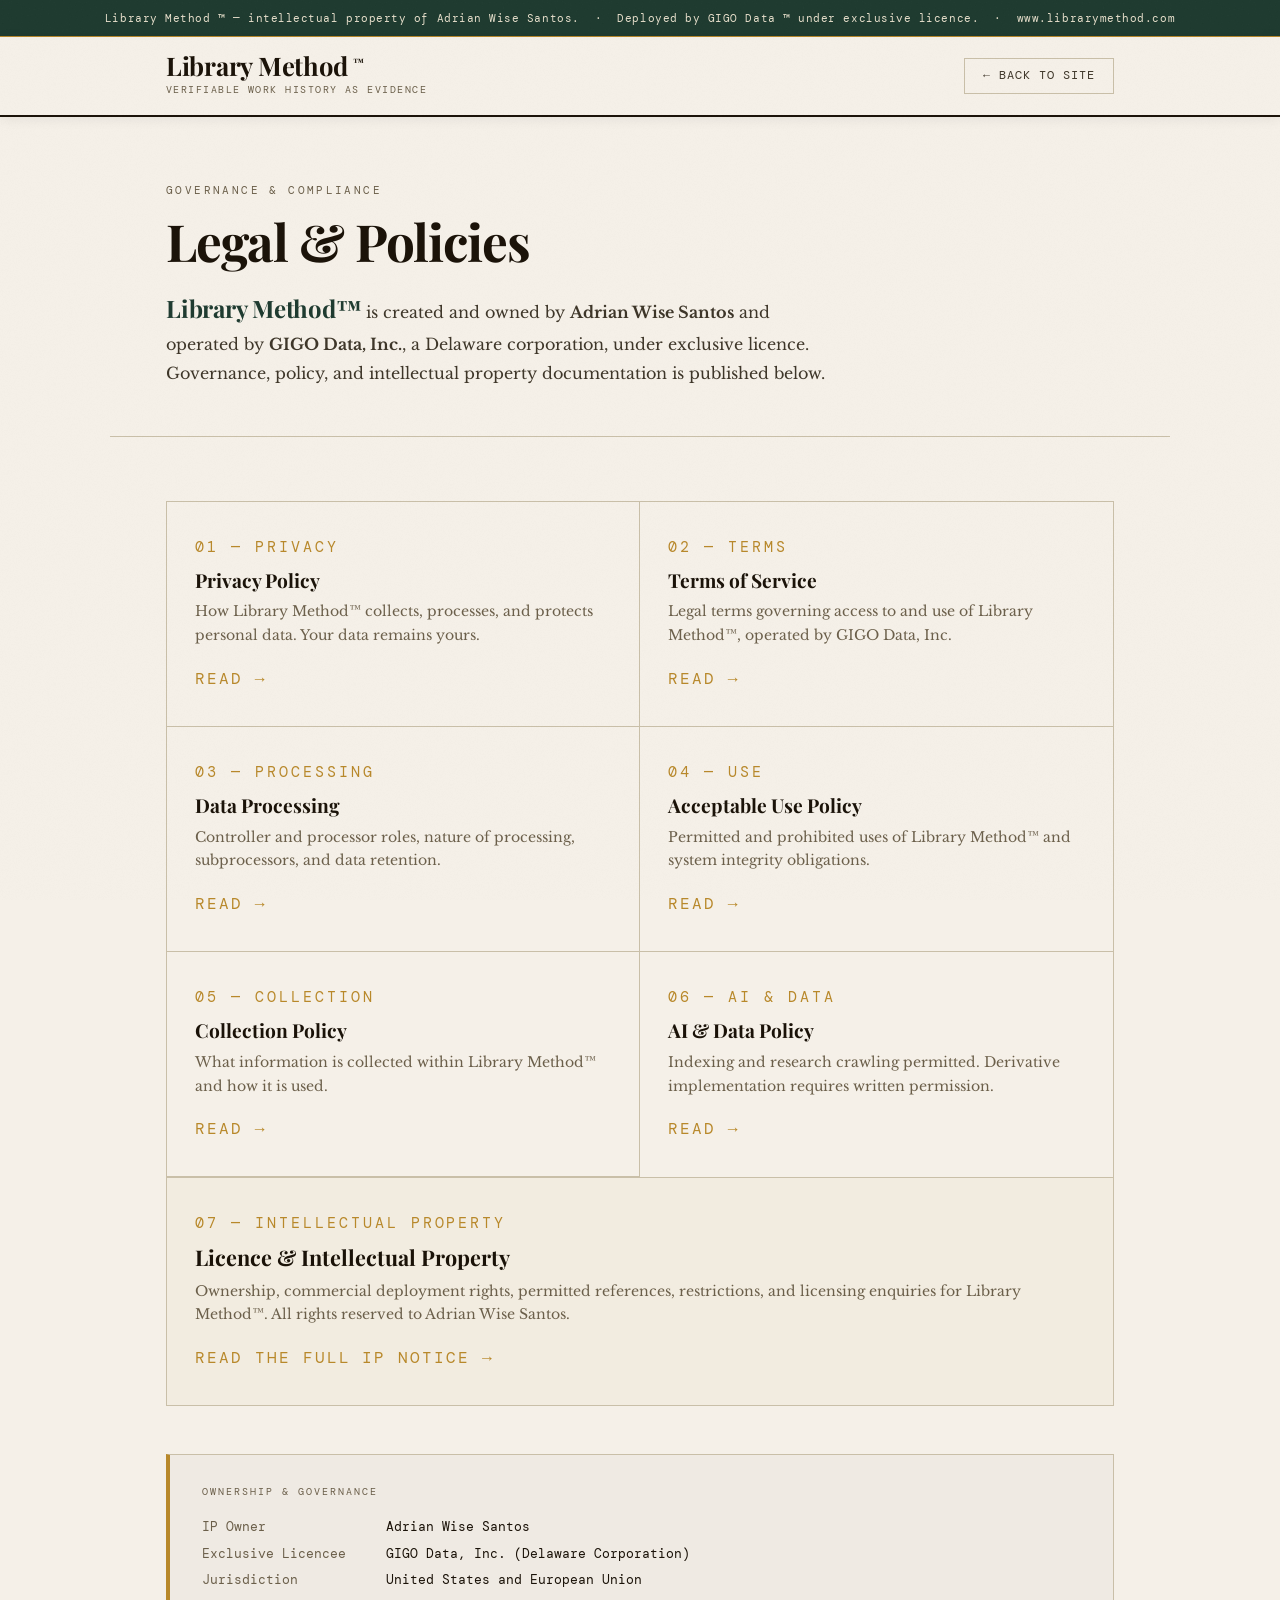
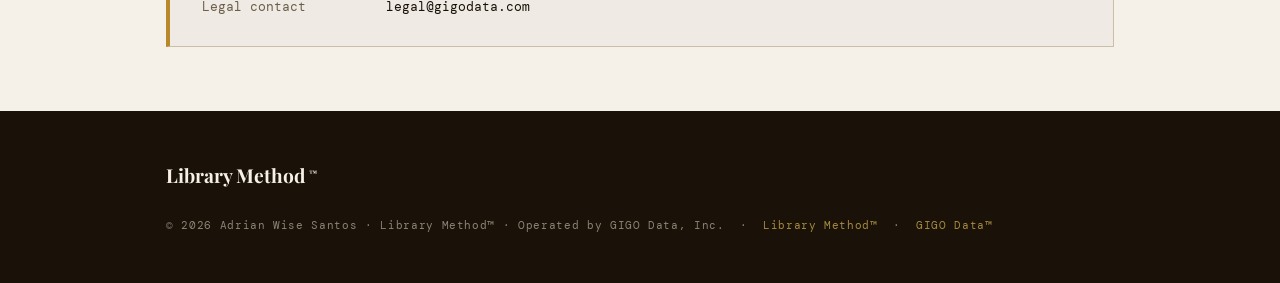
==== legal/index.html @ 63754595 "Finalise legal framework, sitemap, and governance layer for Library Method™ - Completed full legal p" ====
<!DOCTYPE html>
<html lang="en">
<head>
<meta charset="UTF-8">
<meta http-equiv="x-ua-compatible" content="ie=edge" />
<meta name="viewport" content="width=device-width, initial-scale=1" />

<title>Legal &amp; Policies — Library Method™ | GIGO Data, Inc.</title>

<meta name="description" content="Legal notices, policies, and governance documentation for Library Method™, operated by GIGO Data, Inc. under exclusive licence from Adrian Wise Santos." />
<meta name="keywords" content="Library Method™, legal, policies, privacy, terms of service, data processing, acceptable use, AI policy, licence, GIGO Data, Inc., Adrian Wise Santos, data governance" />
<meta name="robots" content="index,follow,max-image-preview:large,max-snippet:-1,max-video-preview:-1" />
<meta name="author" content="Adrian Wise Santos" />
<meta name="creator" content="Library Method™ created by Adrian Wise Santos" />
<meta name="copyright" content="© 2026 Adrian Wise Santos. All rights reserved." />

<link rel="canonical" href="https://www.librarymethod.com/legal/" />
<link rel="alternate" hreflang="en" href="https://www.librarymethod.com/legal/" />
<link rel="alternate" hreflang="en-GB" href="https://www.librarymethod.com/legal/" />
<link rel="alternate" hreflang="x-default" href="https://www.librarymethod.com/legal/" />

<meta property="og:type" content="website" />
<meta property="og:url" content="https://www.librarymethod.com/legal/" />
<meta property="og:site_name" content="Library Method™" />
<meta property="og:locale" content="en_US" />
<meta property="og:locale:alternate" content="en_GB" />
<meta property="og:title" content="Legal &amp; Policies — Library Method™" />
<meta property="og:description" content="Governance, policy, and intellectual property documentation for Library Method™." />
<meta property="og:image" content="https://www.librarymethod.com/opengraph/librarymethod_og_1200x630_v1_2026_02_01.png" />
<meta property="og:image:secure_url" content="https://www.librarymethod.com/opengraph/librarymethod_og_1200x630_v1_2026_02_01.png" />
<meta property="og:image:width" content="1200" />
<meta property="og:image:height" content="630" />
<meta property="og:image:alt" content="Library Method™ — by Adrian Wise Santos, deployed by GIGO Data™ (GIGO Data, Inc.) · librarymethod.com · gigodata.com" />
<meta property="og:image:type" content="image/png" />

<meta name="twitter:card" content="summary_large_image" />
<meta name="twitter:site" content="@gigodata" />
<meta name="twitter:creator" content="@gigodata" />
<meta name="twitter:title" content="Legal &amp; Policies — Library Method™" />
<meta name="twitter:description" content="Governance, policy, and intellectual property documentation for Library Method™." />
<meta name="twitter:image" content="https://www.librarymethod.com/opengraph/librarymethod_og_1200x630_v1_2026_02_01.png" />
<meta name="twitter:image:alt" content="Library Method™ — by Adrian Wise Santos, deployed by GIGO Data™ · librarymethod.com · gigodata.com" />

<link rel="icon" href="/favicon.ico" />
<link rel="apple-touch-icon" href="/favicon.ico" />

<link rel="preconnect" href="https://fonts.googleapis.com" />
<link rel="preconnect" href="https://fonts.gstatic.com" crossorigin />
<link href="https://fonts.googleapis.com/css2?family=Playfair+Display:ital,wght@0,400;0,600;0,700;0,900;1,400;1,700&family=Libre+Baskerville:ital,wght@0,400;0,700;1,400&family=DM+Mono:ital,wght@0,300;0,400;1,300&display=swap" rel="stylesheet" />

<script type="application/ld+json">
{
  "@context": "https://schema.org",
  "@graph": [
    {
      "@type": "WebPage",
      "@id": "https://www.librarymethod.com/legal/#webpage",
      "url": "https://www.librarymethod.com/legal/",
      "name": "Legal \u0026 Policies \u2014 Library Method\u2122 | GIGO Data, Inc.",
      "description": "Legal notices, policies, and governance documentation for Library Method\u2122.",
      "inLanguage": "en-US",
      "about": {
        "@type": "Thing",
        "name": "Legal Policies and Governance"
      },
      "isPartOf": { "@id": "https://www.librarymethod.com/#website" },
      "author": { "@id": "https://www.librarymethod.com/#person" },
      "publisher": { "@id": "https://www.gigodata.com/#organization" }
    },
    {
      "@type": "WebSite",
      "@id": "https://www.librarymethod.com/#website",
      "url": "https://www.librarymethod.com/",
      "name": "Library Method\u2122"
    },
    {
      "@type": "Person",
      "@id": "https://www.librarymethod.com/#person",
      "name": "Adrian Wise Santos"
    },
    {
      "@type": "Organization",
      "@id": "https://www.gigodata.com/#organization",
      "name": "GIGO Data, Inc.",
      "url": "https://www.gigodata.com/"
    }
  ]
}
</script>

<style>
  *, *::before, *::after { box-sizing: border-box; margin: 0; padding: 0; }

  :root {
    --c-ink:        #1a1208;
    --c-parchment:  #f5f0e8;
    --c-aged:       #e8e0cc;
    --c-gold:       #b8882a;
    --c-gold-light: #d4a84b;
    --c-gold-rule:  rgba(184,136,42,0.25);
    --c-muted:      #6b5f4a;
    --c-slate:      #3d3528;
    --c-rule:       #c9bfa8;
    --c-forest:     #1e3a2f;

    --font-display: 'Playfair Display', Georgia, serif;
    --font-body:    'Libre Baskerville', Georgia, serif;
    --font-mono:    'DM Mono', 'Courier New', monospace;

    --max-width: 1060px;
    --gutter:    clamp(1.5rem, 5vw, 3.5rem);
  }

  html { scroll-behavior: smooth; -webkit-text-size-adjust: 100%; }

  body {
    background: var(--c-parchment);
    color: var(--c-ink);
    font-family: var(--font-body);
    font-size: clamp(1rem, 1.15vw, 1.1rem);
    line-height: 1.75;
    overflow-x: hidden;
  }

  /* ── subtle paper noise ── */
  body::before {
    content: '';
    position: fixed;
    inset: 0;
    background-image: url("data:image/svg+xml,%3Csvg xmlns='http://www.w3.org/2000/svg' width='300' height='300'%3E%3Cfilter id='n'%3E%3CfeTurbulence type='fractalNoise' baseFrequency='0.85' numOctaves='4' stitchTiles='stitch'/%3E%3CfeColorMatrix type='saturate' values='0'/%3E%3C/filter%3E%3Crect width='300' height='300' filter='url(%23n)' opacity='0.04'/%3E%3C/svg%3E");
    pointer-events: none;
    z-index: 9999;
    opacity: 0.5;
  }

  a { color: inherit; text-decoration: none; }

  /* ── legal banner ── */
  .legal-banner {
    background: var(--c-forest);
    color: var(--c-aged);
    font-family: var(--font-mono);
    font-size: 0.67rem;
    letter-spacing: 0.05em;
    text-align: center;
    padding: 0.55rem var(--gutter);
    border-bottom: 1px solid var(--c-gold);
  }

  /* ── masthead ── */
  .masthead {
    background: var(--c-parchment);
    border-bottom: 2px solid var(--c-ink);
    box-shadow: 0 2px 12px rgba(26,18,8,0.07);
  }
  .masthead__inner {
    max-width: var(--max-width);
    margin-inline: auto;
    padding-inline: var(--gutter);
    display: flex;
    align-items: center;
    justify-content: space-between;
    padding-block: 1rem;
    gap: 1.5rem;
  }
  .masthead__brand { display: flex; flex-direction: column; gap: 0.1rem; }
  .masthead__wordmark {
    font-family: var(--font-display);
    font-weight: 700;
    font-size: clamp(1.2rem, 2.5vw, 1.6rem);
    letter-spacing: -0.01em;
    line-height: 1;
    color: var(--c-ink);
  }
  .masthead__wordmark sup { font-size: 0.4em; vertical-align: super; letter-spacing: 0; }
  .masthead__sub {
    font-family: var(--font-mono);
    font-size: 0.65rem;
    letter-spacing: 0.14em;
    text-transform: uppercase;
    color: var(--c-muted);
  }
  .masthead__back {
    font-family: var(--font-mono);
    font-size: 0.72rem;
    letter-spacing: 0.09em;
    text-transform: uppercase;
    color: var(--c-slate);
    border: 1.5px solid var(--c-rule);
    padding: 0.45rem 1.1rem;
    transition: all 0.2s;
  }
  .masthead__back:hover { background: var(--c-ink); color: var(--c-parchment); border-color: var(--c-ink); }

  /* ── page header ── */
  .page-header {
    max-width: var(--max-width);
    margin-inline: auto;
    padding-inline: var(--gutter);
    padding-block: clamp(2.5rem, 5vw, 4rem) 0;
    border-bottom: 1px solid var(--c-rule);
    padding-bottom: clamp(2rem, 4vw, 3rem);
  }
  .page-header__eyebrow {
    font-family: var(--font-mono);
    font-size: 0.68rem;
    letter-spacing: 0.22em;
    text-transform: uppercase;
    color: var(--c-muted);
    margin-bottom: 0.9rem;
  }
  .page-header__title {
    font-family: var(--font-display);
    font-weight: 700;
    font-size: clamp(2rem, 4.5vw, 3.2rem);
    line-height: 1.08;
    letter-spacing: -0.02em;
    color: var(--c-ink);
    margin-bottom: 1.1rem;
  }
  .page-header__title sup { font-size: 0.35em; vertical-align: super; letter-spacing: 0; }
  .page-header__lead {
    font-family: var(--font-body);
    font-size: clamp(1rem, 1.2vw, 1.1rem);
    line-height: 1.8;
    color: var(--c-slate);
    max-width: 680px;
  }

  /* ── main container ── */
  .container {
    max-width: var(--max-width);
    margin-inline: auto;
    padding-inline: var(--gutter);
    padding-block: clamp(2.5rem, 5vw, 4rem);
  }

  /* ── policy grid ── */
  .policy-grid {
    display: grid;
    grid-template-columns: 1fr 1fr;
    gap: 0;
    border: 1.5px solid var(--c-rule);
    margin-bottom: 3rem;
  }
  .policy-card {
    display: block;
    padding: 2rem 1.75rem;
    border-right: 1px solid var(--c-rule);
    border-bottom: 1px solid var(--c-rule);
    transition: background 0.22s ease;
    position: relative;
  }
  .policy-card:nth-child(even) { border-right: none; }
  .policy-card:nth-last-child(-n+2) { border-bottom: none; }
  .policy-card--full {
    grid-column: 1 / -1;
    border-right: none;
    border-bottom: none;
    background: rgba(184,136,42,0.04);
    border-top: 1px solid var(--c-rule);
  }
  .policy-card:hover,
  .policy-card--full:hover {
    background: rgba(184,136,42,0.06);
    text-decoration: none;
  }
  .policy-card::before {
    content: '';
    position: absolute;
    top: 0; left: 0;
    width: 3px;
    height: 100%;
    background: transparent;
    transition: background 0.22s ease;
  }
  .policy-card:hover::before,
  .policy-card--full:hover::before { background: var(--c-gold); }

  .policy-card__number {
    font-family: var(--font-mono);
    font-size: 0.93rem;
    letter-spacing: 0.2em;
    text-transform: uppercase;
    color: var(--c-gold);
    margin-bottom: 0.55rem;
    display: block;
  }
  .policy-card__title {
    font-family: var(--font-display);
    font-weight: 700;
    font-size: 1.2rem;
    color: var(--c-ink);
    margin-bottom: 0.55rem;
    display: block;
    line-height: 1.2;
  }
  .policy-card--full .policy-card__title { font-size: 1.35rem; }
  .policy-card__desc {
    font-family: var(--font-body);
    font-size: 0.88rem;
    line-height: 1.7;
    color: var(--c-muted);
    margin-bottom: 1rem;
  }
  .policy-card__cta {
    font-family: var(--font-mono);
    font-size: 1.02rem;
    letter-spacing: 0.12em;
    text-transform: uppercase;
    color: var(--c-gold);
  }

  /* ── ownership block ── */
  .ownership {
    border: 1.5px solid var(--c-rule);
    border-left: 4px solid var(--c-gold);
    padding: 1.75rem 2rem;
    background: rgba(26,18,8,0.025);
  }
  .ownership__label {
    font-family: var(--font-mono);
    font-size: 0.62rem;
    letter-spacing: 0.2em;
    text-transform: uppercase;
    color: var(--c-muted);
    margin-bottom: 1rem;
    display: block;
  }
  .ownership__grid {
    display: grid;
    grid-template-columns: auto 1fr;
    gap: 0.3rem 2.5rem;
    font-family: var(--font-mono);
    font-size: 0.8rem;
    line-height: 1.7;
    color: var(--c-slate);
  }
  .ownership__key { color: var(--c-muted); white-space: nowrap; }
  .ownership__val { color: var(--c-ink); font-weight: 400; }

  /* ── footer ── */
  .footer {
    background: var(--c-ink);
    color: var(--c-aged);
    padding-block: clamp(2rem, 4vw, 3rem);
    margin-top: 0;
  }
  .footer__inner {
    max-width: var(--max-width);
    margin-inline: auto;
    padding-inline: var(--gutter);
    display: flex;
    align-items: center;
    justify-content: space-between;
    flex-wrap: wrap;
    gap: 1.5rem;
  }
  .footer__wordmark {
    font-family: var(--font-display);
    font-weight: 700;
    font-size: 1.2rem;
    color: var(--c-parchment);
  }
  .footer__wordmark sup { font-size: 0.4em; vertical-align: super; }
  .footer__copy {
    font-family: var(--font-mono);
    font-size: 0.68rem;
    letter-spacing: 0.06em;
    color: rgba(232,224,204,0.55);
  }
  .footer__copy a { color: rgba(201,168,76,0.8); }
  .footer__copy a:hover { color: var(--c-gold-light); }

  @media (max-width: 680px) {
    .policy-grid { grid-template-columns: 1fr; }
    .policy-card { border-right: none; }
    .policy-card:nth-last-child(-n+2) { border-bottom: 1px solid var(--c-rule); }
    .policy-card--full { border-top: 1px solid var(--c-rule); border-bottom: none; }
    .ownership__grid { grid-template-columns: 1fr; gap: 0; }
    .ownership__key { font-size: 0.68rem; margin-top: 0.6rem; }
  }
</style>
</head>

<body>

  <div class="legal-banner" role="doc-note" aria-label="Legal notice">
    Library Method&nbsp;™ — intellectual property of Adrian Wise Santos. &nbsp;·&nbsp;
    Deployed by GIGO Data&nbsp;™ under exclusive licence. &nbsp;·&nbsp; www.librarymethod.com
  </div>

  <header class="masthead" role="banner">
    <div class="masthead__inner">
      <a href="https://www.librarymethod.com/" class="masthead__brand" aria-label="Library Method home">
        <div class="masthead__wordmark">Library Method&nbsp;<sup>™</sup></div>
        <div class="masthead__sub">Verifiable Work History as Evidence</div>
      </a>
      <a href="https://www.librarymethod.com/" class="masthead__back">← Back to site</a>
    </div>
  </header>

  <div class="page-header">
    <div class="page-header__eyebrow">Governance &amp; Compliance</div>
    <h1 class="page-header__title">Legal &amp;&nbsp;Policies</h1>
    <p class="page-header__lead">
      <strong style="font-size:1.5em;color:var(--c-forest);font-family:var(--font-display);font-weight:700;letter-spacing:-0.01em;">Library Method™</strong> is created and owned by <strong>Adrian Wise Santos</strong>
      and operated by <strong>GIGO Data, Inc.</strong>, a Delaware corporation, under exclusive
      licence. Governance, policy, and intellectual property documentation is published below.
    </p>
  </div>

  <main class="container" role="main">

    <div class="policy-grid">

      <a class="policy-card" href="/legal/privacy.html">
        <span class="policy-card__number">01 — Privacy</span>
        <span class="policy-card__title">Privacy Policy</span>
        <p class="policy-card__desc">How Library Method™ collects, processes, and protects personal data. Your data remains yours.</p>
        <span class="policy-card__cta">Read →</span>
      </a>

      <a class="policy-card" href="/legal/terms.html">
        <span class="policy-card__number">02 — Terms</span>
        <span class="policy-card__title">Terms of Service</span>
        <p class="policy-card__desc">Legal terms governing access to and use of Library Method™, operated by GIGO Data, Inc.</p>
        <span class="policy-card__cta">Read →</span>
      </a>

      <a class="policy-card" href="/legal/data-processing.html">
        <span class="policy-card__number">03 — Processing</span>
        <span class="policy-card__title">Data Processing</span>
        <p class="policy-card__desc">Controller and processor roles, nature of processing, subprocessors, and data retention.</p>
        <span class="policy-card__cta">Read →</span>
      </a>

      <a class="policy-card" href="/legal/acceptable-use.html">
        <span class="policy-card__number">04 — Use</span>
        <span class="policy-card__title">Acceptable Use Policy</span>
        <p class="policy-card__desc">Permitted and prohibited uses of Library Method™ and system integrity obligations.</p>
        <span class="policy-card__cta">Read →</span>
      </a>

      <a class="policy-card" href="/legal/collection-policy.html">
        <span class="policy-card__number">05 — Collection</span>
        <span class="policy-card__title">Collection Policy</span>
        <p class="policy-card__desc">What information is collected within Library Method™ and how it is used.</p>
        <span class="policy-card__cta">Read →</span>
      </a>

      <a class="policy-card" href="/legal/ai-policy.html">
        <span class="policy-card__number">06 — AI &amp; Data</span>
        <span class="policy-card__title">AI &amp; Data Policy</span>
        <p class="policy-card__desc">Indexing and research crawling permitted. Derivative implementation requires written permission.</p>
        <span class="policy-card__cta">Read →</span>
      </a>

      <a class="policy-card policy-card--full" href="/legal/licence.html">
        <span class="policy-card__number">07 — Intellectual Property</span>
        <span class="policy-card__title">Licence &amp; Intellectual Property</span>
        <p class="policy-card__desc">
          Ownership, commercial deployment rights, permitted references, restrictions, and
          licensing enquiries for Library Method™. All rights reserved to Adrian Wise Santos.
        </p>
        <span class="policy-card__cta">Read the full IP notice →</span>
      </a>

    </div>

    <div class="ownership" role="note" aria-label="Ownership and governance">
      <span class="ownership__label">Ownership &amp; Governance</span>
      <div class="ownership__grid">
        <span class="ownership__key">IP Owner</span>
        <span class="ownership__val">Adrian Wise Santos</span>
        <span class="ownership__key">Exclusive Licencee</span>
        <span class="ownership__val">GIGO Data, Inc. (Delaware Corporation)</span>
        <span class="ownership__key">Jurisdiction</span>
        <span class="ownership__val">United States and European Union</span>
        <span class="ownership__key">Legal contact</span>
        <span class="ownership__val"><a href="mailto:legal@gigodata.com">legal@gigodata.com</a></span>
      </div>
    </div>

  </main>

  <footer class="footer" role="contentinfo">
    <div class="footer__inner">
      <a href="https://www.librarymethod.com/" class="footer__wordmark">Library Method&nbsp;<sup>™</sup></a>
      <span class="footer__copy">
        © 2026 Adrian Wise Santos · Library Method™ · Operated by GIGO Data, Inc. &nbsp;·&nbsp;
        <a href="https://www.librarymethod.com/">Library Method™</a> &nbsp;·&nbsp;
        <a href="https://www.gigodata.com/" target="_blank" rel="noopener noreferrer">GIGO Data™</a>
      </span>
    </div>
  </footer>

</body>
</html>
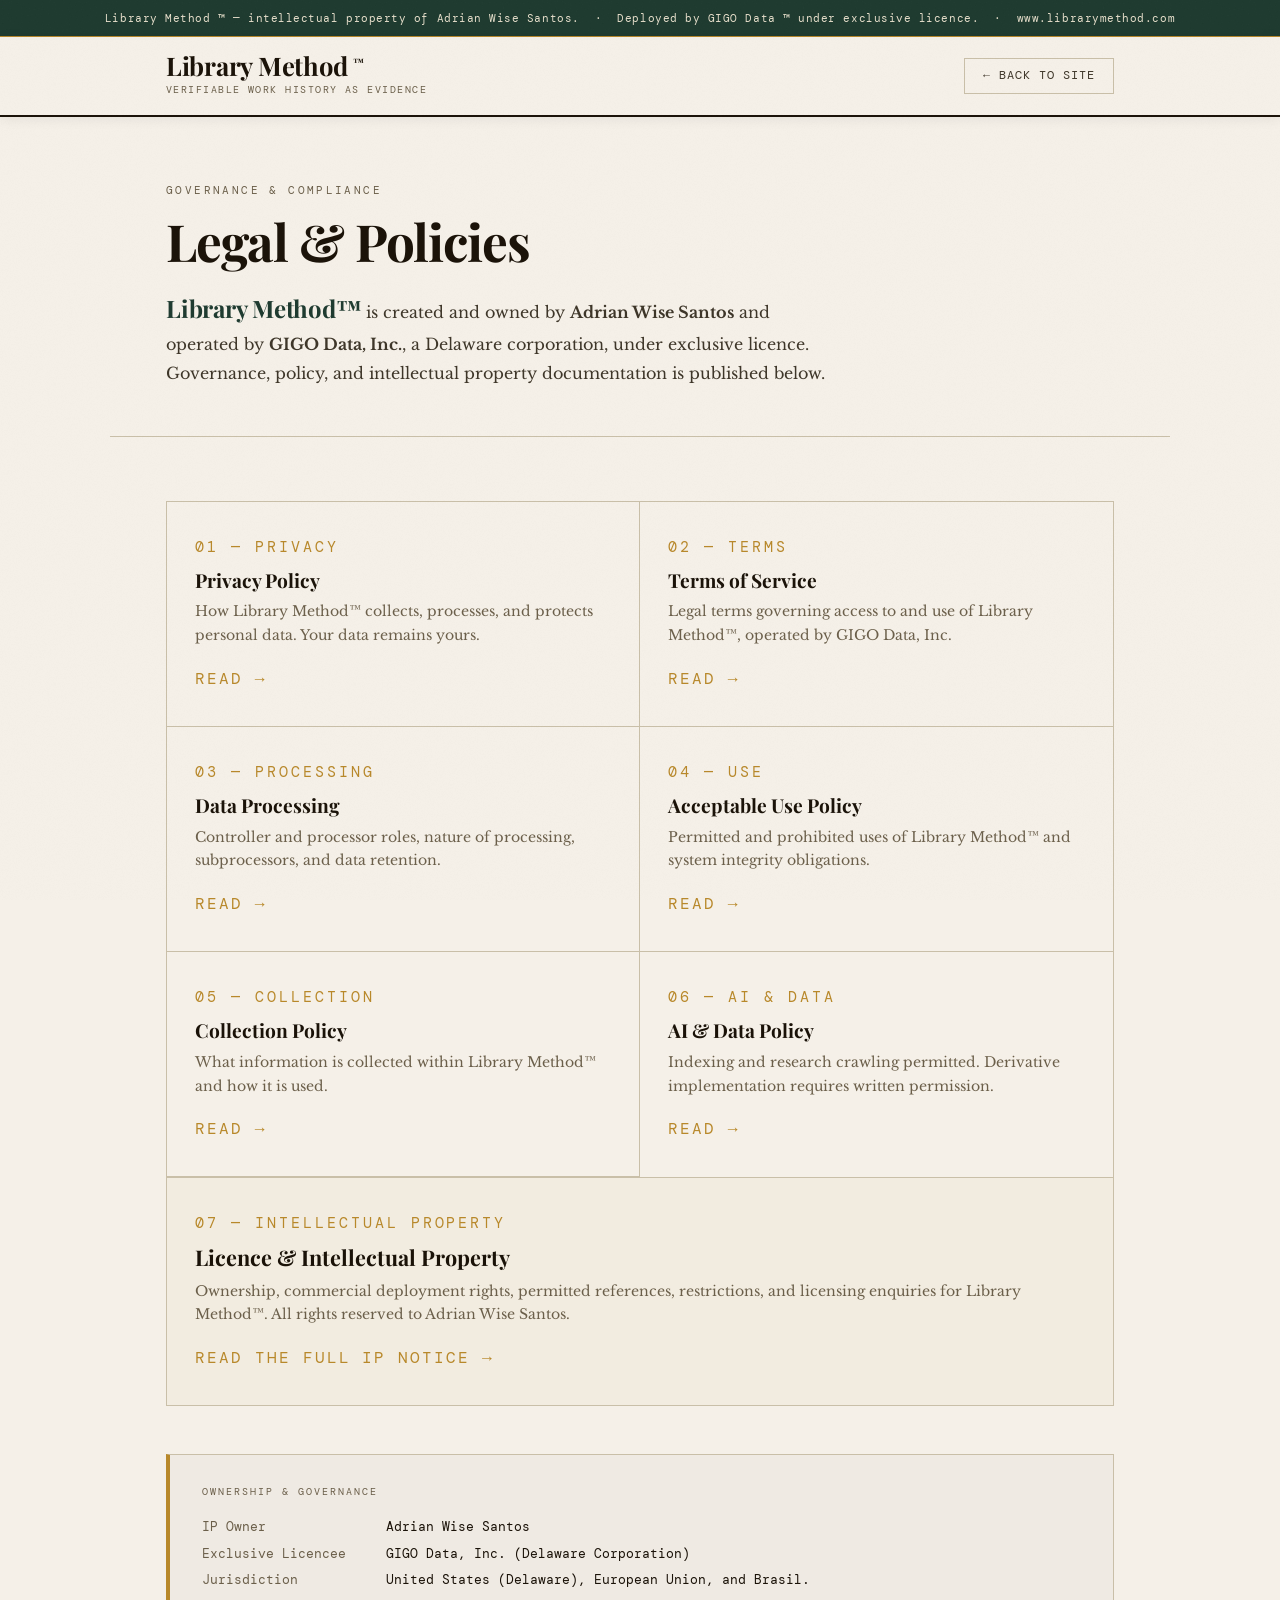
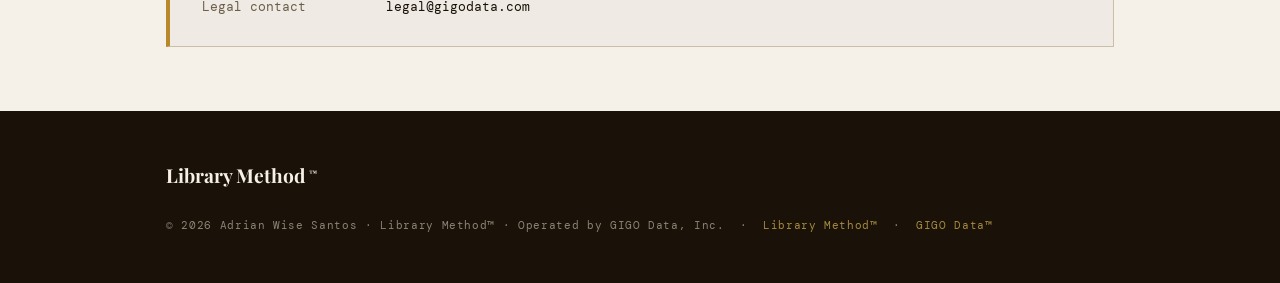
==== commit 5efe1b96: "Update index.html" ====
--- a/legal/index.html
+++ b/legal/index.html
@@ -476,7 +476,7 @@
         <span class="ownership__key">Exclusive Licencee</span>
         <span class="ownership__val">GIGO Data, Inc. (Delaware Corporation)</span>
         <span class="ownership__key">Jurisdiction</span>
-        <span class="ownership__val">United States and European Union</span>
+        <span class="ownership__val">United States (Delaware), European Union, and Brasil.</span>
         <span class="ownership__key">Legal contact</span>
         <span class="ownership__val"><a href="mailto:legal@gigodata.com">legal@gigodata.com</a></span>
       </div>
